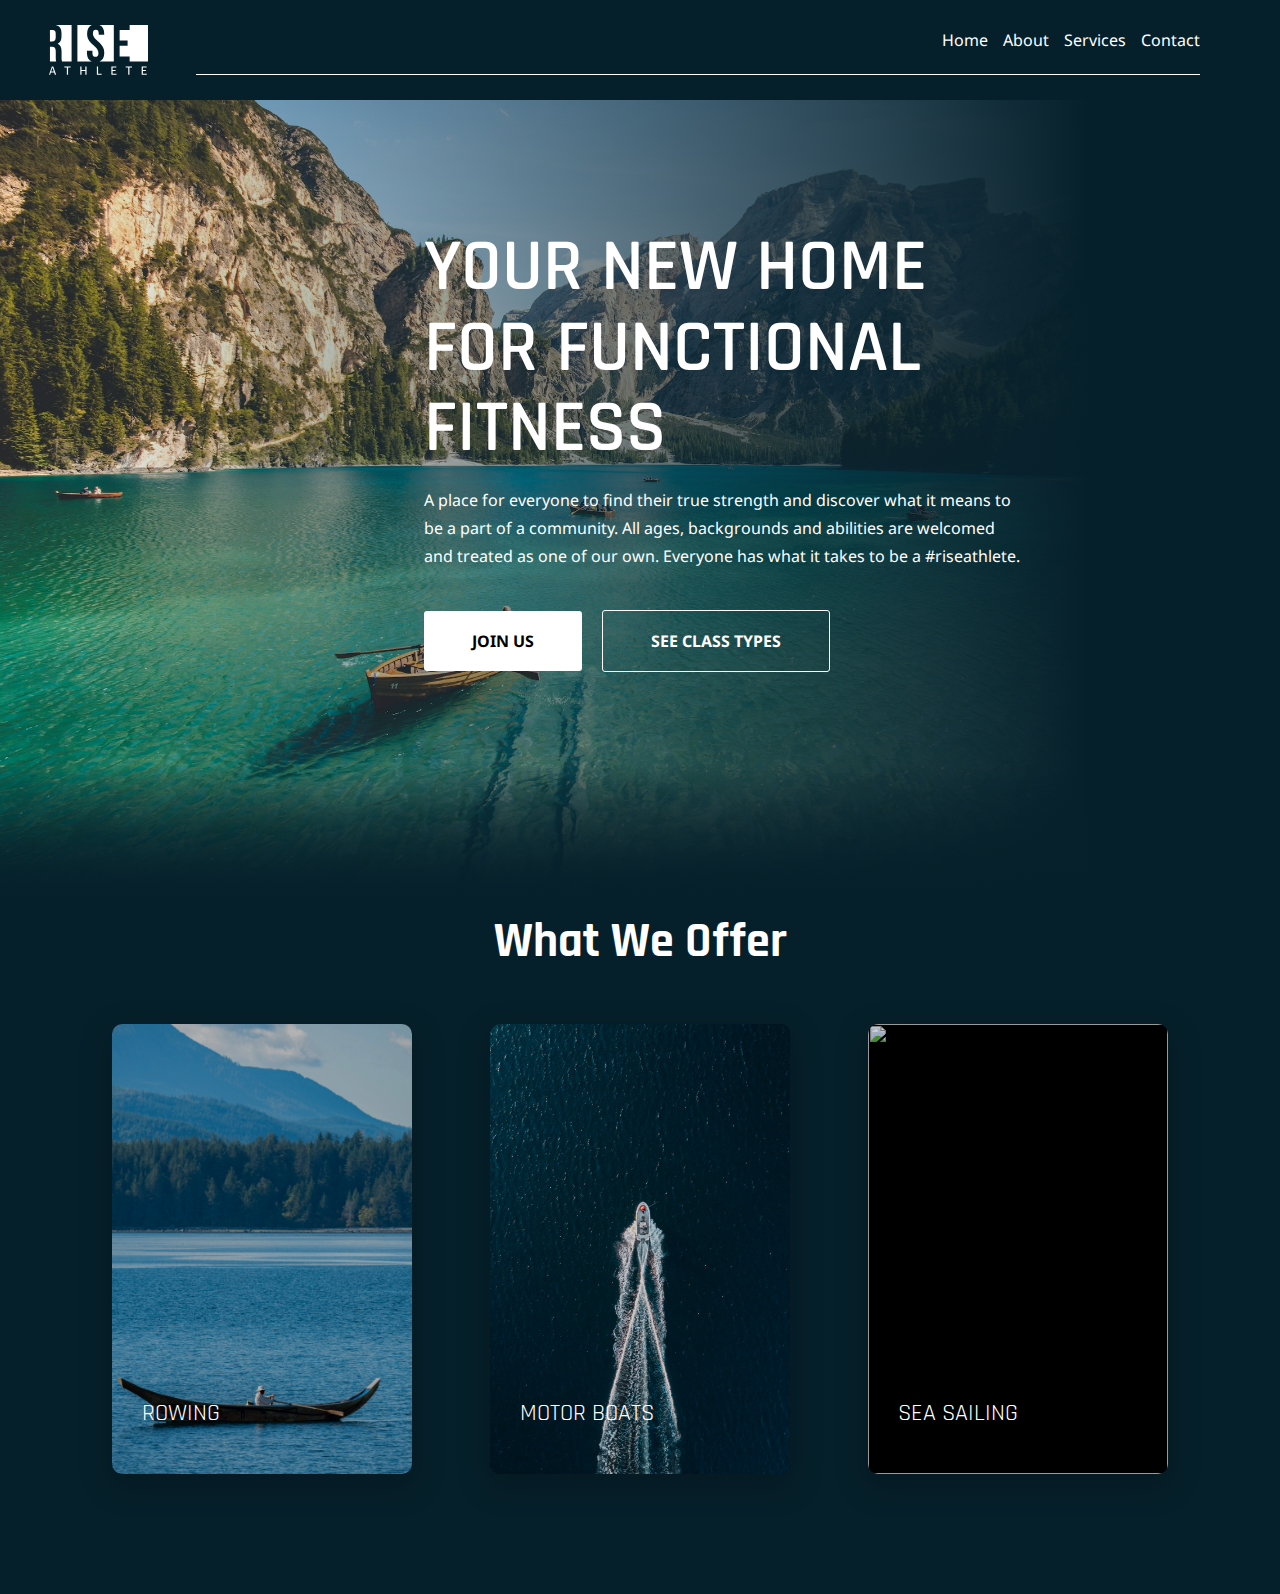
==== index.html @ 769a4376 "Cards Added" ====
<!DOCTYPE html>
<html lang="en">
  <head>
    <meta charset="UTF-8" />
    <meta name="viewport" content="width=device-width, initial-scale=1.0" />
    <link rel="stylesheet" href="style.css" />
    <title>Responsive Site</title>
  </head>
  <body>
    <header>
      <div class="logo"></div>
      <div class="navigation">
        <a href="#">Home</a>
        <a href="#about">About</a>
        <a href="#services">Services</a>
        <a href="#contact">Contact</a>
      </div>
    </header>
    <section class="hero">
      <div class="content">
        <h1>YOUR NEW HOME FOR FUNCTIONAL FITNESS</h1>
        <p>
          A place for everyone to find their true strength and discover what it
          means to be a part of a community. All ages, backgrounds and abilities
          are welcomed and treated as one of our own. Everyone has what it takes
          to be a #riseathlete.
        </p>
        <div class="hero-buttons">
          <a href="#" class="primary-btn">Join Us</a>
          <a href="#" class="secondary-btn">See Class Types</a>
        </div>
      </div>
    </section>
    <section class="services">
      <h2 class="title">What We Offer</h2>
      <div class="cards">
        <div class="card">
          <img src="boat.jpg" alt="" />

          <div class="card-content">
            <h2>Rowing</h2>
            <p>
              Lorem ipsum dolor sit amet, consectetur adipisicing elit. Fugit
              dolorum quidem perspiciatis magni aliquid similique asperiores
              ratione rerum
            </p>
            <a href="#"> Find out more </a>
          </div>
        </div>
        <div class="card">
          <img src="motorboat.jpg" alt="" />

          <div class="card-content">
            <h2>Motor Boats</h2>
            <p>
              Lorem ipsum dolor sit amet, consectetur adipisicing elit. Fugit
              dolorum quidem perspiciatis magni aliquid similique asperiores
              ratione rerum
            </p>
            <a href="#"> Find out more </a>
          </div>
        </div>
        <div class="card">
          <img src="sail.jpg" alt="" />

          <div class="card-content">
            <h2>Sea Sailing</h2>
            <p>
              Lorem ipsum dolor sit amet, consectetur adipisicing elit. Fugit
              dolorum quidem perspiciatis magni aliquid similique asperiores
              ratione rerum
            </p>
            <a href="#"> Find out more </a>
          </div>
        </div>
      </div>
    </section>
  </body>
</html>
---- style.css ----
@import url("https://fonts.googleapis.com/css2?family=Noto+Sans:ital,wght@0,100..900;1,100..900&family=Rajdhani:wght@300;400;500;600;700&display=swap");
* {
  margin: 0;
  padding: 0;
  box-sizing: border-box;
}
:root {
  --primary-bg: #06202b;
  --secondary-bg: #a3d5d3;
  --primary-text: #ffffff;
  --secondary-text: #000000;
  --primary-hover: #2a4853;
  --secondary-hover: #b8e4f5;
  --secondary-hover-transparent: rgba(184, 228, 245, 0.5);
}

body {
  font-family: "Noto Sans", sans-serif;
  background-color: var(--primary-bg);
  color: var(--primary-text);

  font-size: 1rem;
  font-weight: 400;
  line-height: 1.75;
}

h1 {
  margin-bottom: 1rem;
  font-family: "Rajdhani", sans-serif;
  font-size: 4.6rem;
  font-weight: 600;
  line-height: 1.1;
}

header {
  width: 100%;
  height: 100px;
  position: absolute;
  display: flex;
  justify-content: space-between;
  align-items: center;
  background-color: var(--primary-bg);
}
a {
  text-decoration: none;
}
header a {
  color: var(--primary-text);
  font-size: 1rem;
  font-weight: 400;
}
header a:hover {
  color: var(--secondary-hover);
}
.logo {
  background-image: url("image.svg");
  background-repeat: no-repeat;
  background-position: center center;
  background-size: contain;
  width: 200px;
  height: 50px;
}
.navigation {
  width: 80%;
  padding-bottom: 20px;
  border-bottom: 1px var(--primary-text) solid;
  margin-right: 80px;
  display: flex;
  justify-content: right;
  align-items: center;
  gap: 15px;
}

.hero {
  width: 100%;
  height: 100vh;

  display: flex;
  justify-content: end;
  align-items: center;

  background-image: linear-gradient(
      to right,
      rgba(0, 0, 0, 0) 0%,
      var(--primary-bg) 85%
    ),
    url("hero.jpg");
  background-position: center center;
  background-repeat: no-repeat;
  background-size: cover;
}
/* Bottom gradient */
section::after {
  content: "";
  position: absolute;

  left: 0;
  right: 0;
  bottom: 0;
  height: 15%; /* Adjust this percentage to match the gradient length */
  background: linear-gradient(to bottom, rgba(0, 0, 0, 0), var(--primary-bg));
}
.hero .content {
  width: 600px;
  height: 500px;

  display: flex;
  flex-direction: column;
  justify-content: center;
  align-items: center;
  margin: 0 20%;
}
.hero .content p {
  margin-bottom: 2.5rem;
}
.hero-buttons {
  width: 100%;
  display: flex;
  justify-content: left;
  align-items: center;
  gap: 20px;
}
.hero-buttons a {
  text-align: center;
  text-transform: uppercase;
  border-radius: 0.1875rem;
  padding: 1rem 3rem;
  font-size: 1rem;
  font-weight: 700;
  line-height: 1.75;
}
.primary-btn {
  border: none;
  color: var(--secondary-text);
  background-color: var(--primary-text);

  transition: background-color 0.2s ease-in-out;
}
.primary-btn:hover {
  background-color: var(--secondary-hover);
}

.secondary-btn {
  border: 1px solid var(--primary-text);
  color: var(--primary-text);
  background-color: rgba(0, 0, 0, 0);
  transition: background-color 0.2s ease-in-out;
}
.secondary-btn:hover {
  background-color: var(--secondary-hover-transparent);
}

.services {
  display: flex;
  flex-direction: column;
  justify-content: center;
  align-items: center;
}
.services h2 {
  font-family: "Rajdhani", sans-serif;
}
.services .title {
  font-size: 3rem;
  margin-bottom: 20px;
  font-weight: 700;
}
.services .cards {
  width: 100%;
  background-color: var(--primary-bg);
  padding: 100px 5%;
  padding-top: 0;
  display: flex;
  justify-content: space-evenly;
  align-items: center;
  gap: 30px;
  flex-wrap: wrap;
}
.services .cards .card {
  width: 300px;
  height: 450px;
  border-radius: 10px;
  overflow: hidden;
  cursor: pointer;
  position: relative;
  color: var(--primary-text);
  box-shadow: 0 10px 30px 5px rgba(0, 0, 0, 0.2);
  margin: 20px 0;
  background-color: #000000;
}
.services .cards .card img {
  position: absolute;
  object-fit: cover;
  width: 100%;
  height: 100%;
  opacity: 0.8;
  transition: opacity 0.2s ease-out;
}

.services .cards .card h2 {
  position: absolute;
  inset: auto auto 30px 30px;
  margin: 10px 0;
  font-size: x-large;
  transition: inset 0.3s 0.3s ease-out;
  font-weight: normal;
  text-transform: uppercase;
}

.services .cards .card p,
.services .cards .card a {
  position: absolute;
  opacity: 0;
  max-width: 80%;
  transition: opacity 0.3s ease-out;
}

.services .cards .card p {
  inset: auto auto 80px 30px;
}

.services .cards .card a {
  inset: auto auto 40px 30px;
  color: var(--primary-text);
  text-underline-offset: 5px;
  text-decoration: underline;
}

.services .cards .card:hover h2 {
  inset: auto auto 270px 30px;
  transition: inset 0.3s ease-out;
}

.services .cards .card:hover p,
.services .cards .card:hover a {
  opacity: 1;
  transition: opacity 0.5s 0.1s ease-in;
}

.services .cards .card:hover img {
  transition: opacity 0.3s ease-in;
  opacity: 0.3;
}
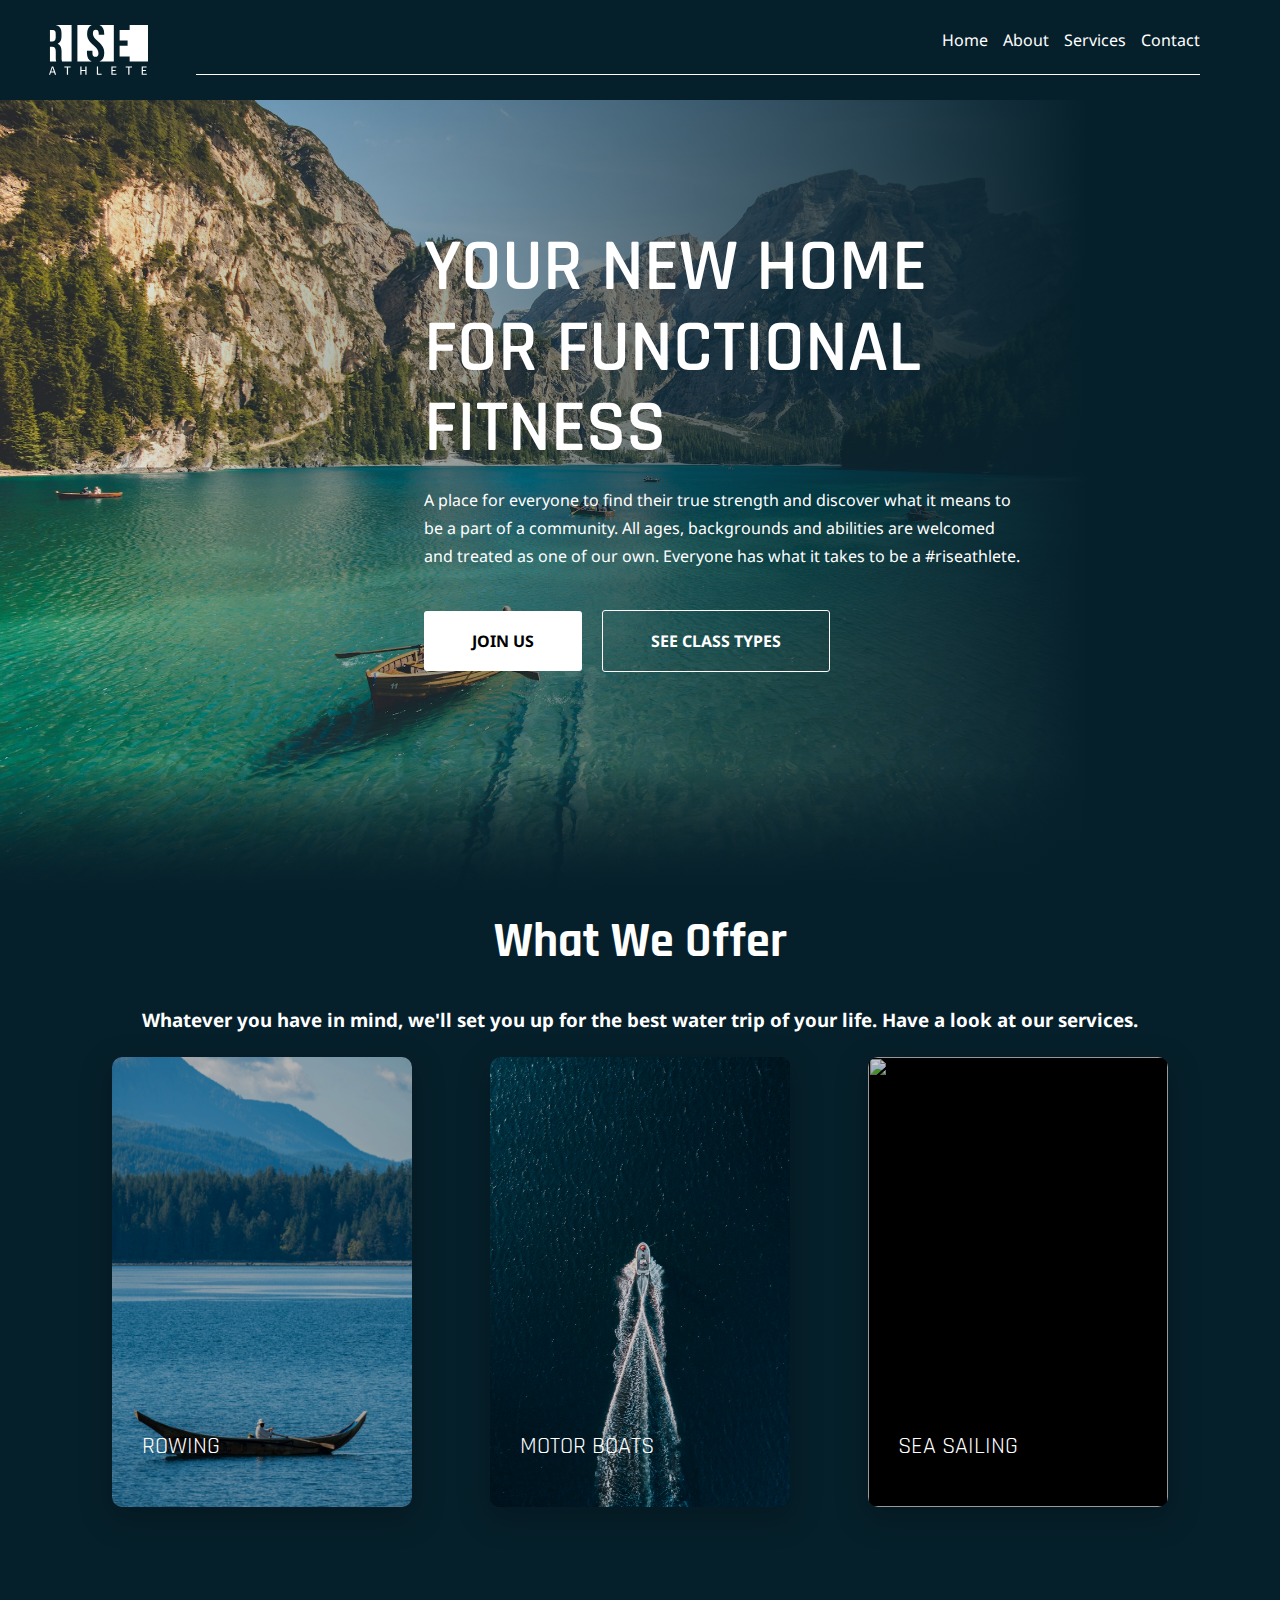
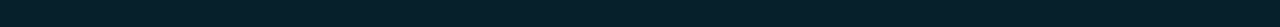
==== commit 15c61a21: "Extra text added" ====
--- a/index.html
+++ b/index.html
@@ -33,6 +33,10 @@
     </section>
     <section class="services">
       <h2 class="title">What We Offer</h2>
+      <h3>
+        Whatever you have in mind, we'll set you up for the best water trip of
+        your life. Have a look at our services.
+      </h3>
       <div class="cards">
         <div class="card">
           <img src="boat.jpg" alt="" />
--- a/style.css
+++ b/style.css
@@ -159,6 +159,10 @@
 .services h2 {
   font-family: "Rajdhani", sans-serif;
 }
+.services h3 {
+  margin: 0 10%;
+  text-align: center;
+}
 .services .title {
   font-size: 3rem;
   margin-bottom: 20px;
@@ -189,7 +193,7 @@
 }
 .services .cards .card img {
   position: absolute;
-  object-fit: cover;
+
   width: 100%;
   height: 100%;
   opacity: 0.8;
@@ -223,8 +227,11 @@
   color: var(--primary-text);
   text-underline-offset: 5px;
   text-decoration: underline;
-}
-
+  color: var(--secondary-hover);
+}
+.services .cards .card a:hover {
+  color: coral;
+}
 .services .cards .card:hover h2 {
   inset: auto auto 270px 30px;
   transition: inset 0.3s ease-out;
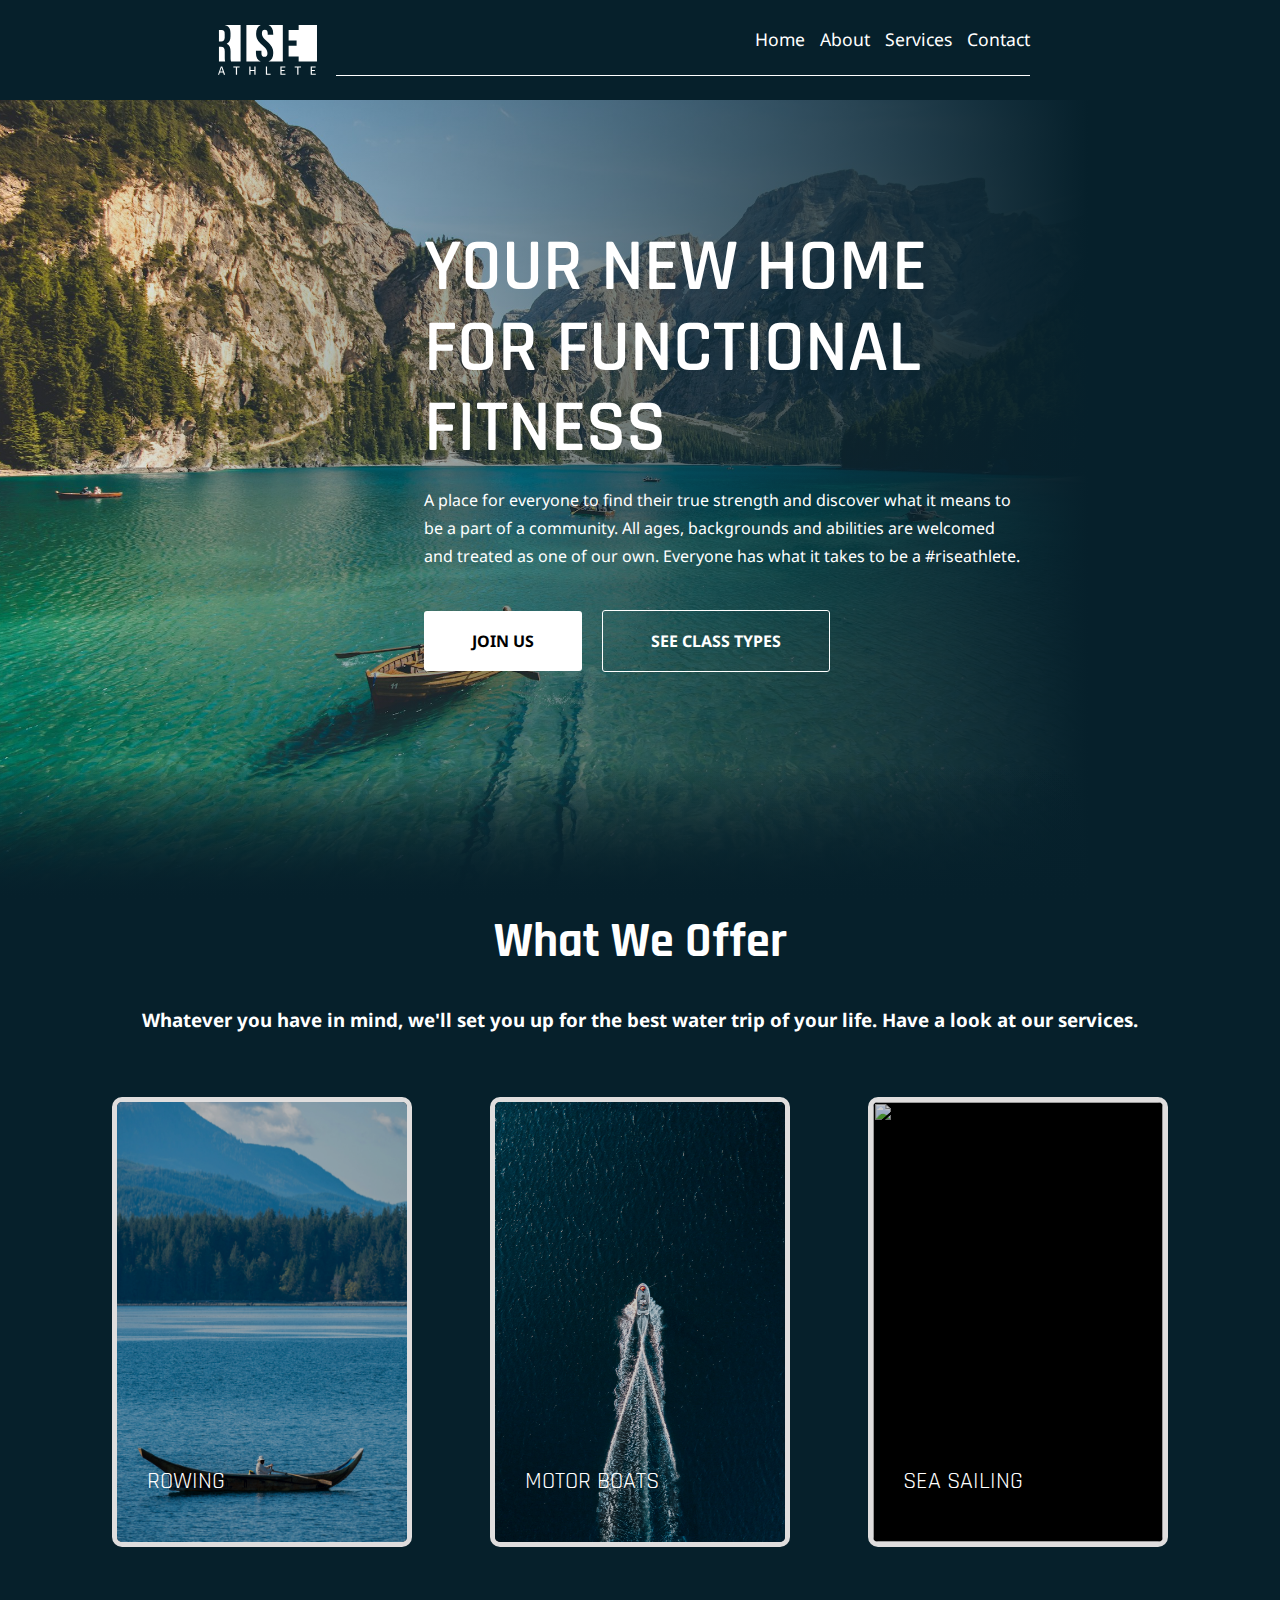
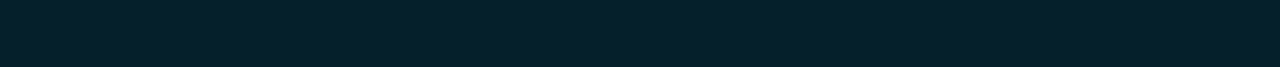
==== commit b3bd0ada: "Navbar Non aniamted" ====
--- a/index.html
+++ b/index.html
@@ -9,6 +9,12 @@
   <body>
     <header>
       <div class="logo"></div>
+      <input type="checkbox" id="menu-toggle" class="menu-toggle-checkbox" />
+      <label for="menu-toggle" class="menu-toggle-label">
+        <span class="bar"></span>
+        <span class="bar"></span>
+        <span class="bar"></span>
+      </label>
       <div class="navigation">
         <a href="#">Home</a>
         <a href="#about">About</a>
--- a/style.css
+++ b/style.css
@@ -41,17 +41,21 @@
   align-items: center;
   background-color: var(--primary-bg);
 }
+
 a {
   text-decoration: none;
 }
+
 header a {
   color: var(--primary-text);
-  font-size: 1rem;
+  font-size: 1.1rem;
   font-weight: 400;
 }
+
 header a:hover {
   color: var(--secondary-hover);
 }
+
 .logo {
   background-image: url("image.svg");
   background-repeat: no-repeat;
@@ -59,16 +63,76 @@
   background-size: contain;
   width: 200px;
   height: 50px;
-}
+  margin-left: 200px;
+}
+
 .navigation {
   width: 80%;
   padding-bottom: 20px;
   border-bottom: 1px var(--primary-text) solid;
-  margin-right: 80px;
+  margin-right: 250px;
   display: flex;
   justify-content: right;
   align-items: center;
   gap: 15px;
+}
+
+.menu-toggle-checkbox {
+  display: none;
+}
+
+.menu-toggle-label {
+  display: none;
+  flex-direction: column;
+  cursor: pointer;
+  margin-right: 20px;
+}
+
+.menu-toggle-label .bar {
+  width: 25px;
+  height: 3px;
+  background-color: var(--primary-text);
+  margin: 4px 0;
+  transition: 0.4s;
+  margin-right: 2rem;
+}
+
+@media (max-width: 1000px) {
+  .navigation {
+    display: none;
+    flex-direction: column;
+    width: 100%;
+    position: absolute;
+    top: 100px;
+    left: 0;
+    background-color: var(--primary-bg);
+    border-bottom: none;
+    margin-right: 0;
+  }
+
+  .menu-toggle-checkbox:checked ~ .navigation {
+    display: flex;
+  }
+
+  .menu-toggle-label {
+    display: flex;
+  }
+
+  .logo {
+    margin-left: 10px;
+  }
+
+  .menu-toggle-checkbox:checked ~ .menu-toggle-label .bar:nth-child(1) {
+    transform: rotate(-45deg) translate(-5px, 10px);
+  }
+
+  .menu-toggle-checkbox:checked ~ .menu-toggle-label .bar:nth-child(2) {
+    opacity: 0;
+  }
+
+  .menu-toggle-checkbox:checked ~ .menu-toggle-label .bar:nth-child(3) {
+    transform: rotate(45deg) translate(-5px, -10px);
+  }
 }
 
 .hero {
@@ -162,6 +226,7 @@
 .services h3 {
   margin: 0 10%;
   text-align: center;
+  margin-bottom: 40px;
 }
 .services .title {
   font-size: 3rem;
@@ -187,7 +252,7 @@
   cursor: pointer;
   position: relative;
   color: var(--primary-text);
-  box-shadow: 0 10px 30px 5px rgba(0, 0, 0, 0.2);
+  border: 5px solid rgb(223, 221, 221);
   margin: 20px 0;
   background-color: #000000;
 }
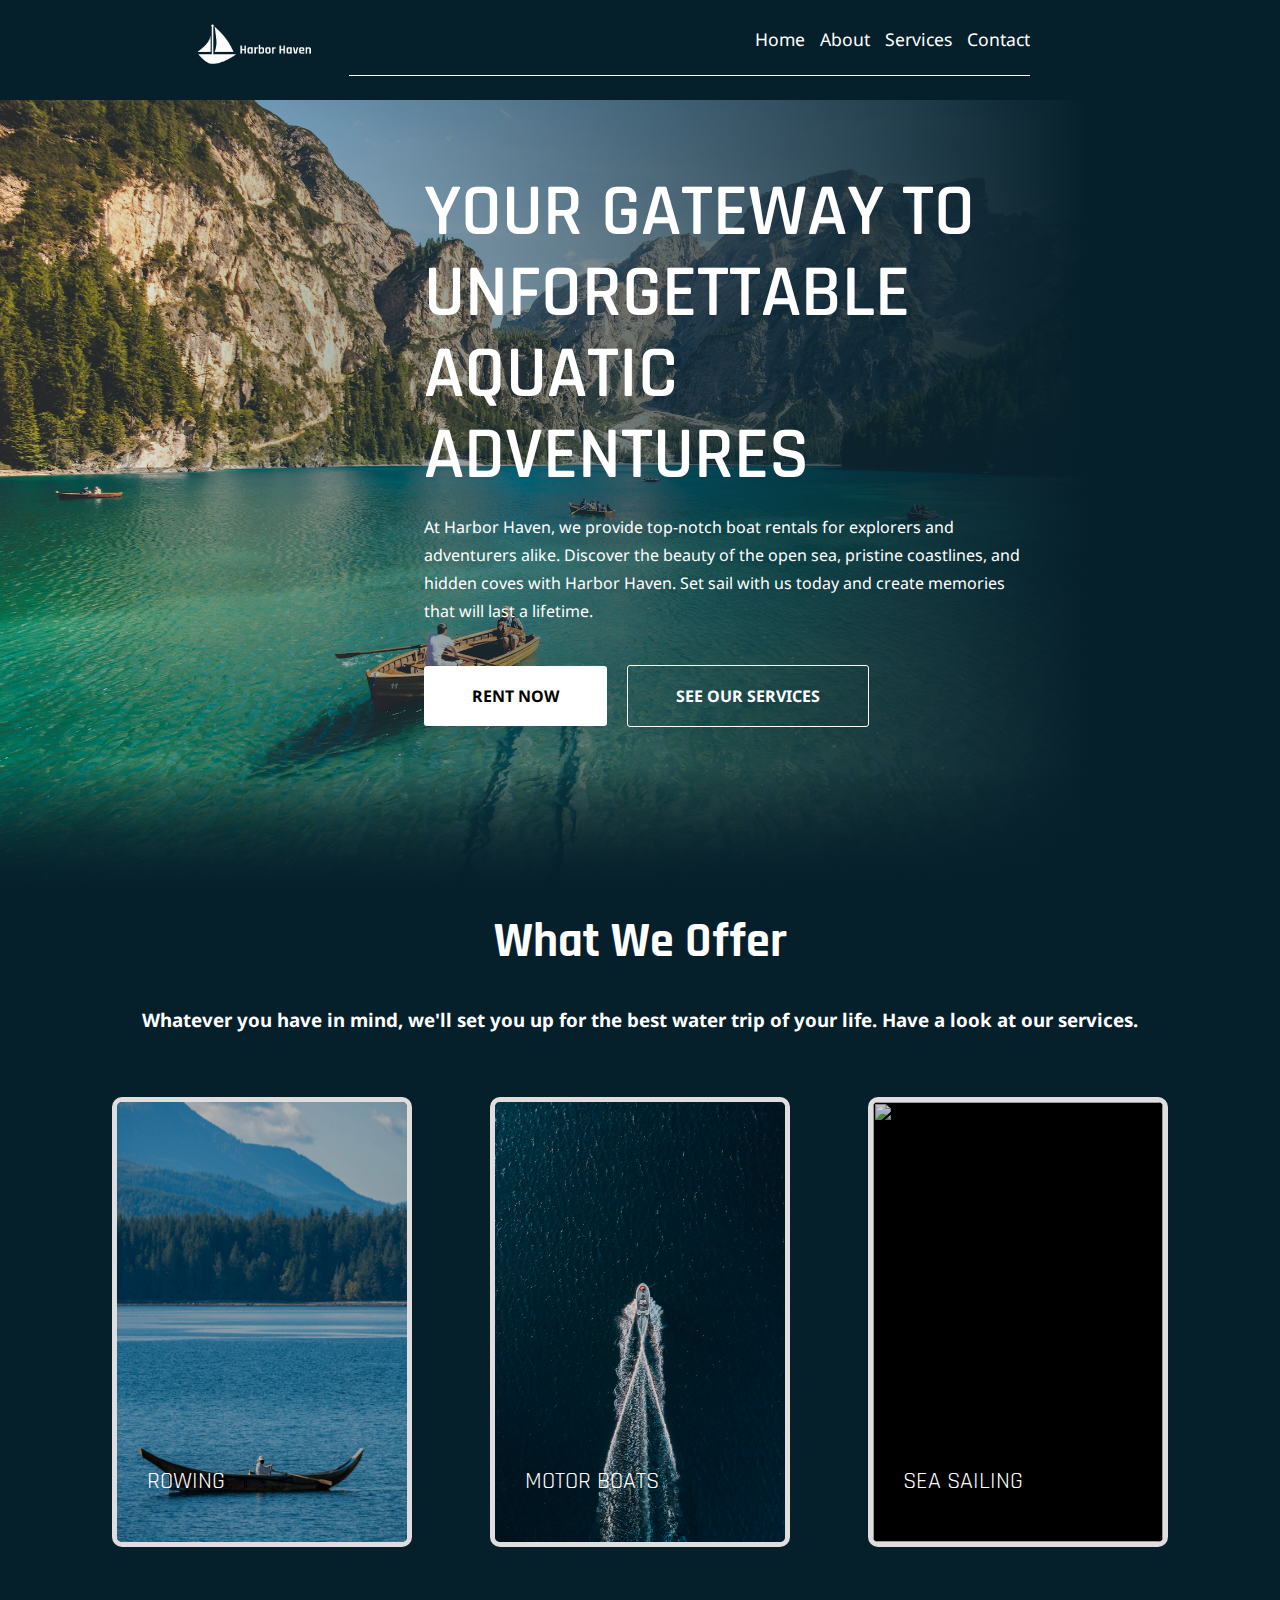
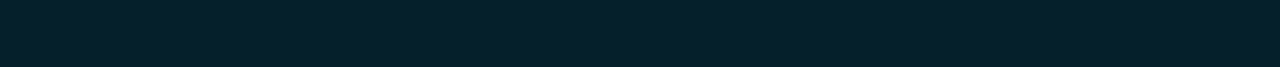
==== commit 29296138: "Logo and text changes" ====
--- a/index.html
+++ b/index.html
@@ -16,24 +16,32 @@
         <span class="bar"></span>
       </label>
       <div class="navigation">
-        <a href="#">Home</a>
-        <a href="#about">About</a>
-        <a href="#services">Services</a>
-        <a href="#contact">Contact</a>
+        <div class="nav-div">
+          <a href="#">Home</a>
+        </div>
+        <div class="nav-div">
+          <a href="#about">About</a>
+        </div>
+        <div class="nav-div">
+          <a href="#services">Services</a>
+        </div>
+        <div class="nav-div">
+          <a href="#contact">Contact</a>
+        </div>
       </div>
     </header>
     <section class="hero">
       <div class="content">
-        <h1>YOUR NEW HOME FOR FUNCTIONAL FITNESS</h1>
+        <h1>Your Gateway to Unforgettable Aquatic Adventures</h1>
         <p>
-          A place for everyone to find their true strength and discover what it
-          means to be a part of a community. All ages, backgrounds and abilities
-          are welcomed and treated as one of our own. Everyone has what it takes
-          to be a #riseathlete.
+          At Harbor Haven, we provide top-notch boat rentals for explorers and
+          adventurers alike. Discover the beauty of the open sea, pristine
+          coastlines, and hidden coves with Harbor Haven. Set sail with us today
+          and create memories that will last a lifetime.
         </p>
         <div class="hero-buttons">
-          <a href="#" class="primary-btn">Join Us</a>
-          <a href="#" class="secondary-btn">See Class Types</a>
+          <a href="#" class="primary-btn">Rent Now</a>
+          <a href="#" class="secondary-btn">See Our Services</a>
         </div>
       </div>
     </section>
--- a/style.css
+++ b/style.css
@@ -6,6 +6,7 @@
 }
 :root {
   --primary-bg: #06202b;
+
   --secondary-bg: #a3d5d3;
   --primary-text: #ffffff;
   --secondary-text: #000000;
@@ -30,6 +31,7 @@
   font-size: 4.6rem;
   font-weight: 600;
   line-height: 1.1;
+  text-transform: uppercase;
 }
 
 header {
@@ -57,13 +59,15 @@
 }
 
 .logo {
-  background-image: url("image.svg");
+  background-image: url("logo.png");
   background-repeat: no-repeat;
   background-position: center center;
   background-size: contain;
-  width: 200px;
-  height: 50px;
-  margin-left: 200px;
+  background-size: 80%;
+  width: 300px;
+  height: 100%;
+
+  margin-left: 150px;
 }
 
 .navigation {
@@ -75,6 +79,8 @@
   justify-content: right;
   align-items: center;
   gap: 15px;
+  transition: max-height 0.3s ease-in-out;
+  overflow: hidden;
 }
 
 .menu-toggle-checkbox {
@@ -85,7 +91,7 @@
   display: none;
   flex-direction: column;
   cursor: pointer;
-  margin-right: 20px;
+  margin-right: 3rem;
 }
 
 .menu-toggle-label .bar {
@@ -94,12 +100,11 @@
   background-color: var(--primary-text);
   margin: 4px 0;
   transition: 0.4s;
-  margin-right: 2rem;
 }
 
 @media (max-width: 1000px) {
   .navigation {
-    display: none;
+    display: flex;
     flex-direction: column;
     width: 100%;
     position: absolute;
@@ -108,10 +113,32 @@
     background-color: var(--primary-bg);
     border-bottom: none;
     margin-right: 0;
+    gap: 0;
+    padding-bottom: 0;
+    max-height: 0;
+    transition: max-height 0.3s ease-in-out;
+  }
+  .nav-div {
+    display: flex;
+    justify-content: center;
+    align-items: center;
+    text-align: center;
+    width: 100%;
+    transition: background-color ease-in-out 0.3s;
+    padding: 15px 0;
+  }
+  header a {
+    width: 100%;
+  }
+  .nav-div:hover {
+    background-color: var(--secondary-bg);
+  }
+  header a:hover {
+    color: var(--secondary-text);
   }
 
   .menu-toggle-checkbox:checked ~ .navigation {
-    display: flex;
+    max-height: 500px;
   }
 
   .menu-toggle-label {
@@ -119,7 +146,7 @@
   }
 
   .logo {
-    margin-left: 10px;
+    margin-left: 0px;
   }
 
   .menu-toggle-checkbox:checked ~ .menu-toggle-label .bar:nth-child(1) {
@@ -214,6 +241,59 @@
   background-color: var(--secondary-hover-transparent);
 }
 
+@media (max-width: 700px) {
+  .hero {
+    background-image: radial-gradient(
+        circle,
+        rgba(0, 0, 0, 0) 0%,
+        var(--primary-bg) 75%
+      ),
+      url("hero.jpg");
+  }
+
+  .hero .content {
+    width: 100%;
+    display: flex;
+    flex-direction: column;
+    justify-content: center;
+    align-items: center;
+    margin: 0 10%;
+  }
+
+  .hero-buttons {
+    display: flex;
+    flex-direction: column;
+    justify-content: center;
+    align-items: center;
+  }
+  .primary-btn,
+  .secondary-btn {
+    width: 100%;
+  }
+
+  h1 {
+    font-size: 3.5rem;
+  }
+}
+@media (max-width: 500px) {
+  h1 {
+    font-size: 2.5rem;
+  }
+  .hero .content {
+    margin: 0 5%;
+  }
+
+  section::after {
+    content: "";
+    position: absolute;
+
+    left: 0;
+    right: 0;
+    bottom: 0;
+    height: 15%; /* Adjust this percentage to match the gradient length */
+    background: linear-gradient(to bottom, rgba(0, 0, 0, 0), var(--primary-bg));
+  }
+}
 .services {
   display: flex;
   flex-direction: column;
@@ -299,13 +379,13 @@
 }
 .services .cards .card:hover h2 {
   inset: auto auto 270px 30px;
-  transition: inset 0.3s ease-out;
+  transition: inset 0.3s ease-in-out;
 }
 
 .services .cards .card:hover p,
 .services .cards .card:hover a {
   opacity: 1;
-  transition: opacity 0.5s 0.1s ease-in;
+  transition: opacity 0.5s ease-in;
 }
 
 .services .cards .card:hover img {
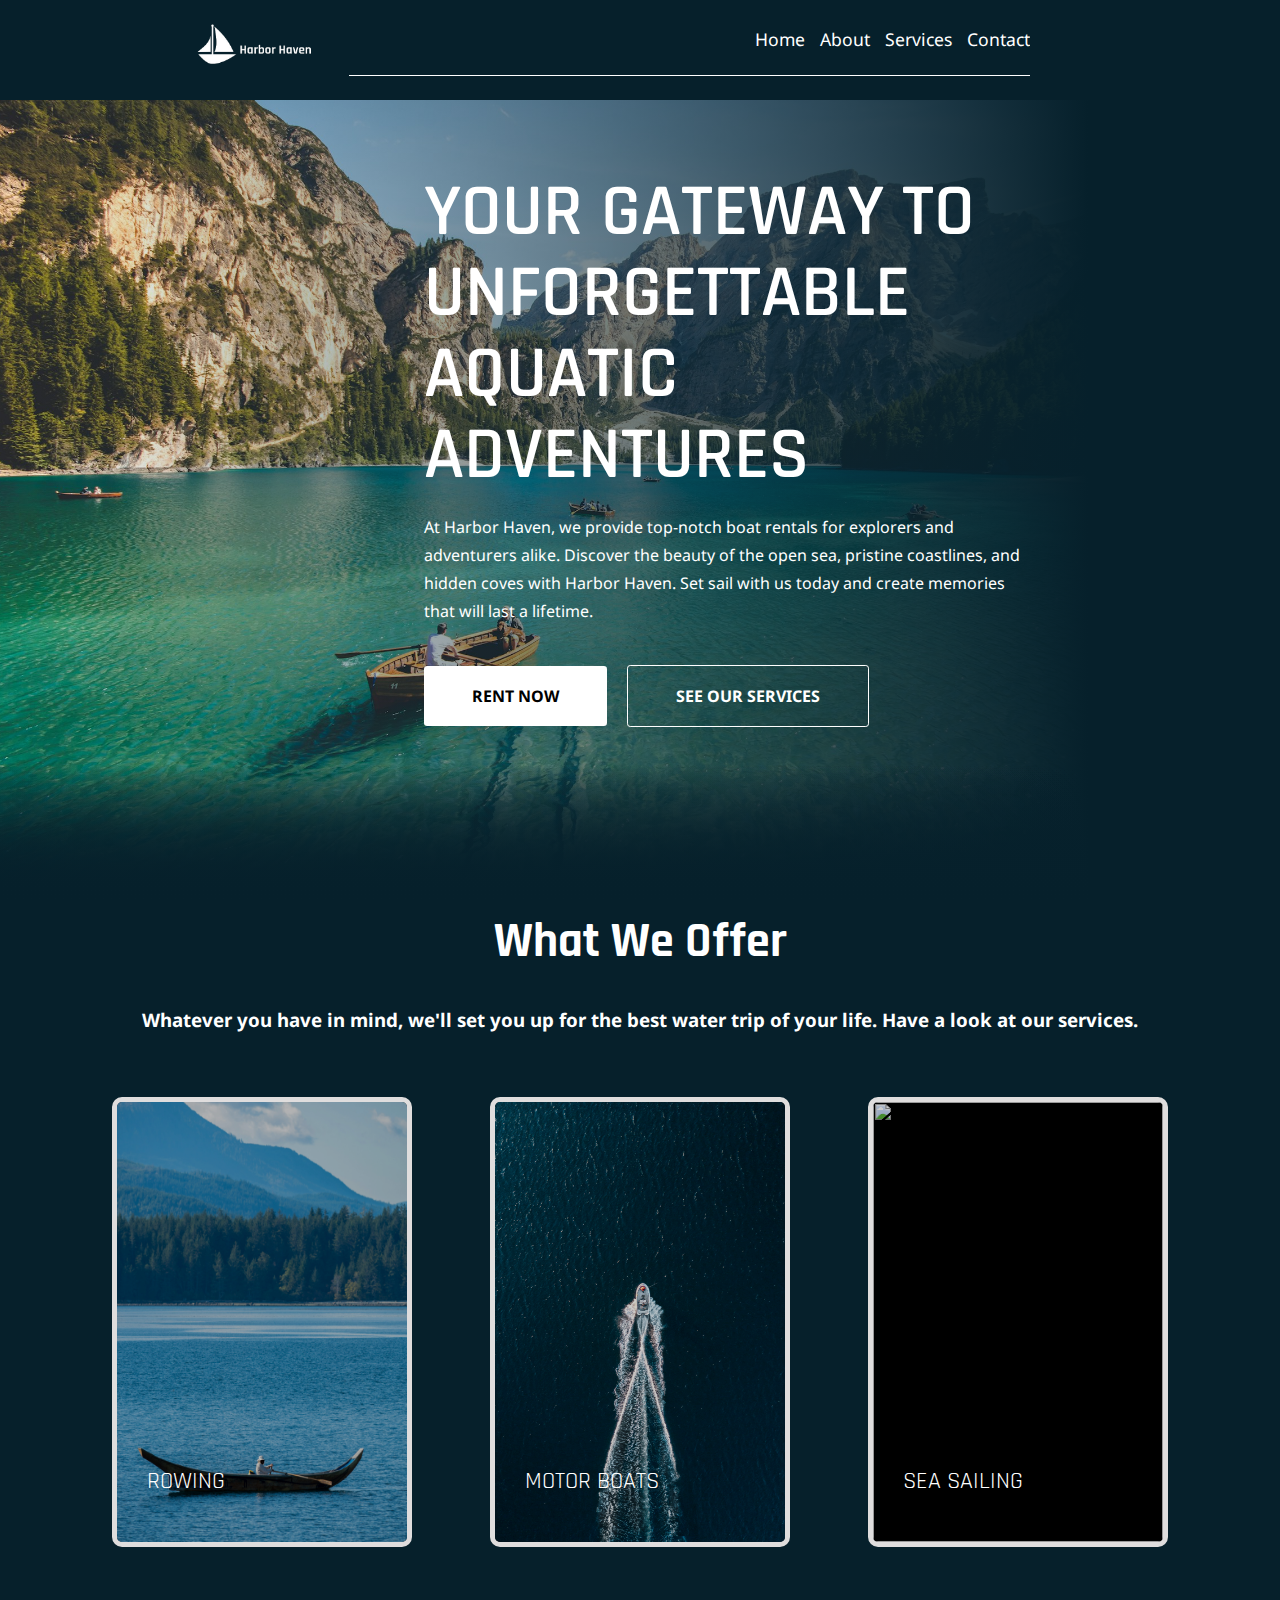
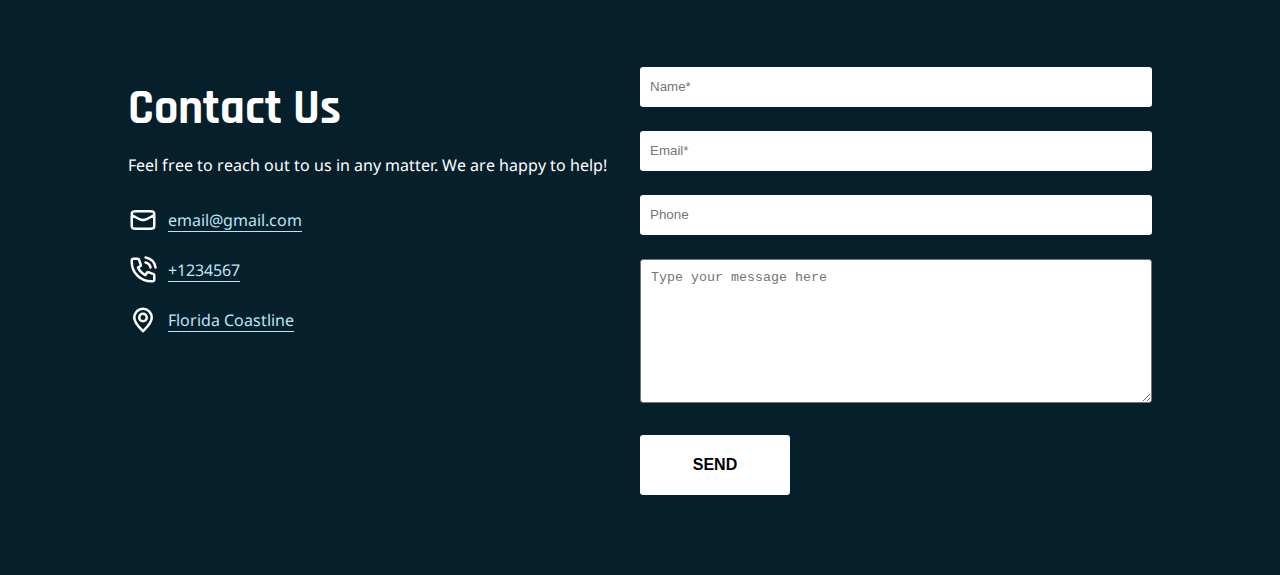
==== commit 3e686845: "Unresponsive Contact Form" ====
--- a/index.html
+++ b/index.html
@@ -93,5 +93,25 @@
         </div>
       </div>
     </section>
+    <section class="contact">
+      <div class="base-info">
+        <h2>Contact Us</h2>
+        <p>Feel free to reach out to us in any matter. We are happy to help!</p>
+        <a href="mailto:email@example.com"
+          ><img src="mail.svg" class="icon" /> email@gmail.com</a
+        >
+        <a href="tel:+1234567"><img src="phone.svg" class="icon" />+1234567</a>
+        <a href="#"><img src="location.svg" class="icon" />Florida Coastline</a>
+      </div>
+      <div class="contact-form">
+        <form>
+          <input placeholder="Name*" type="text" />
+          <input placeholder="Email*" type="email" />
+          <input placeholder="Phone" type="tel" />
+          <textarea placeholder="Type your message here"></textarea>
+          <button type="submit">Send</button>
+        </form>
+      </div>
+    </section>
   </body>
 </html>
--- a/style.css
+++ b/style.css
@@ -1,9 +1,12 @@
+/* #region Basic Settings */
+
 @import url("https://fonts.googleapis.com/css2?family=Noto+Sans:ital,wght@0,100..900;1,100..900&family=Rajdhani:wght@300;400;500;600;700&display=swap");
 * {
   margin: 0;
   padding: 0;
   box-sizing: border-box;
 }
+
 :root {
   --primary-bg: #06202b;
 
@@ -33,6 +36,9 @@
   line-height: 1.1;
   text-transform: uppercase;
 }
+/*#endregion */
+
+/* #region Navbar Settings */
 
 header {
   width: 100%;
@@ -161,6 +167,9 @@
     transform: rotate(45deg) translate(-5px, -10px);
   }
 }
+/* #endregion */
+
+/* #region Hero Section Settings */
 
 .hero {
   width: 100%;
@@ -214,7 +223,7 @@
 .hero-buttons a {
   text-align: center;
   text-transform: uppercase;
-  border-radius: 0.1875rem;
+  border-radius: 0.2rem;
   padding: 1rem 3rem;
   font-size: 1rem;
   font-weight: 700;
@@ -294,6 +303,10 @@
     background: linear-gradient(to bottom, rgba(0, 0, 0, 0), var(--primary-bg));
   }
 }
+/* #endregion */
+
+/* #region Services Settings */
+
 .services {
   display: flex;
   flex-direction: column;
@@ -392,3 +405,101 @@
   transition: opacity 0.3s ease-in;
   opacity: 0.3;
 }
+/* #endregion */
+
+/* #region Contact Settings */
+
+.contact {
+  display: flex;
+  justify-content: space-between;
+  align-items: start;
+  padding: 0 10%;
+  margin-bottom: 5rem;
+}
+
+.contact .base-info {
+  max-width: 50%;
+  width: 100%;
+  display: flex;
+  flex-direction: column;
+  justify-content: center;
+  align-items: start;
+}
+.contact h2 {
+  font-family: "Rajdhani", sans-serif;
+  font-size: 3rem;
+  font-weight: 700;
+}
+.contact p {
+  margin-bottom: 1rem;
+}
+.contact a {
+  display: flex;
+  justify-content: center;
+  align-items: center;
+  color: var(--primary-text);
+  text-underline-offset: 5px;
+  text-decoration: underline;
+  color: var(--secondary-hover);
+}
+
+.contact a:hover {
+  color: coral;
+}
+.contact .icon {
+  width: 30px;
+  height: 30px;
+  margin: 10px;
+  margin-left: 0;
+}
+
+.contact .contact-form {
+  max-width: 50%;
+  width: 100%;
+  display: flex;
+  flex-direction: column;
+  justify-content: center;
+  align-items: center;
+}
+form {
+  width: 100%;
+}
+.contact-form input {
+  display: block;
+  height: 40px;
+  width: 100%;
+  margin-bottom: 1.5rem;
+  margin-right: 1rem;
+  border-radius: 0.2rem;
+  border: none;
+  padding: 10px;
+  outline: none;
+}
+
+.contact-form textarea {
+  min-height: 9rem;
+  outline: none;
+  border-radius: 0.2rem;
+  width: 100%;
+  padding: 10px;
+}
+.contact-form button {
+  text-align: center;
+  text-transform: uppercase;
+  border: none;
+  color: var(--secondary-text);
+  background-color: var(--primary-text);
+  transition: background-color 0.2s ease-in-out;
+  width: 150px;
+  border-radius: 0.2rem;
+  margin-top: 1.5rem;
+  padding: 1rem 3rem;
+  font-size: 1rem;
+  font-weight: 700;
+  line-height: 1.75;
+}
+
+.contact-form button:hover {
+  background-color: var(--secondary-hover);
+}
+/* #endregion */
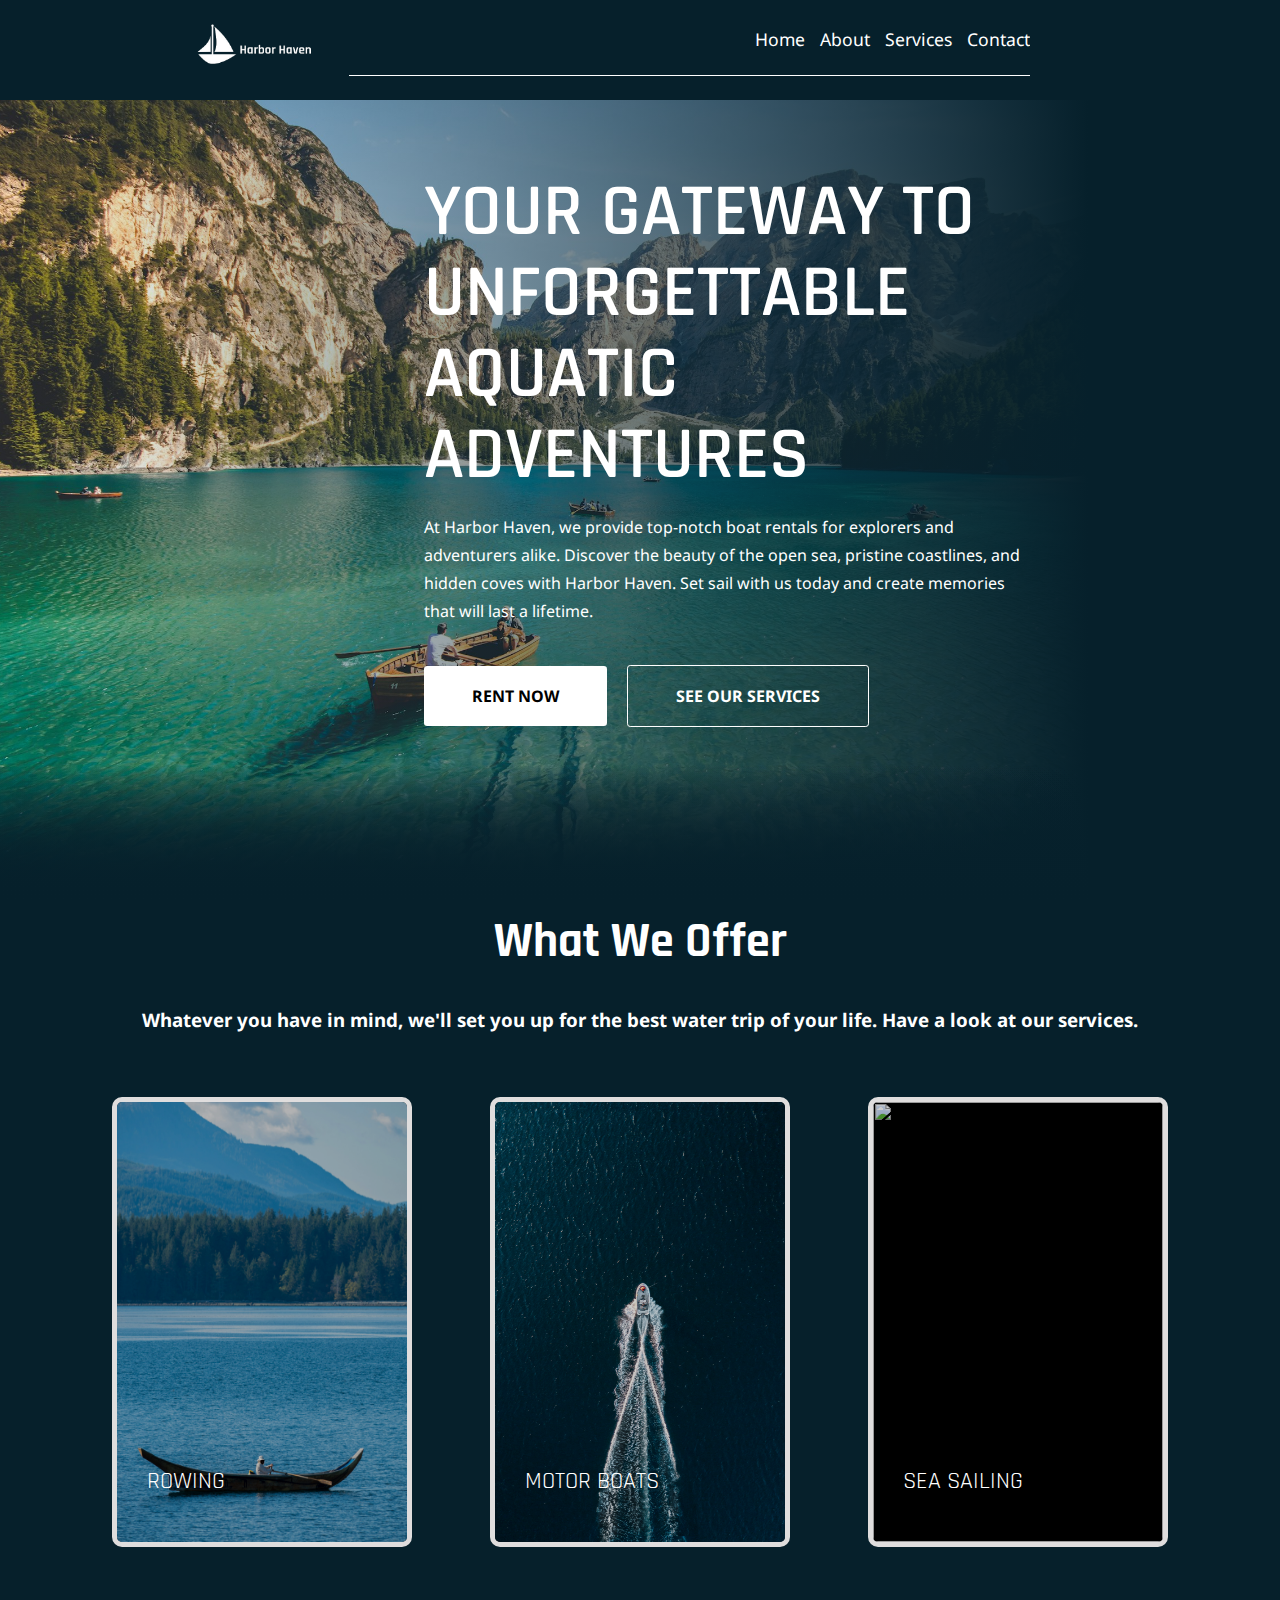
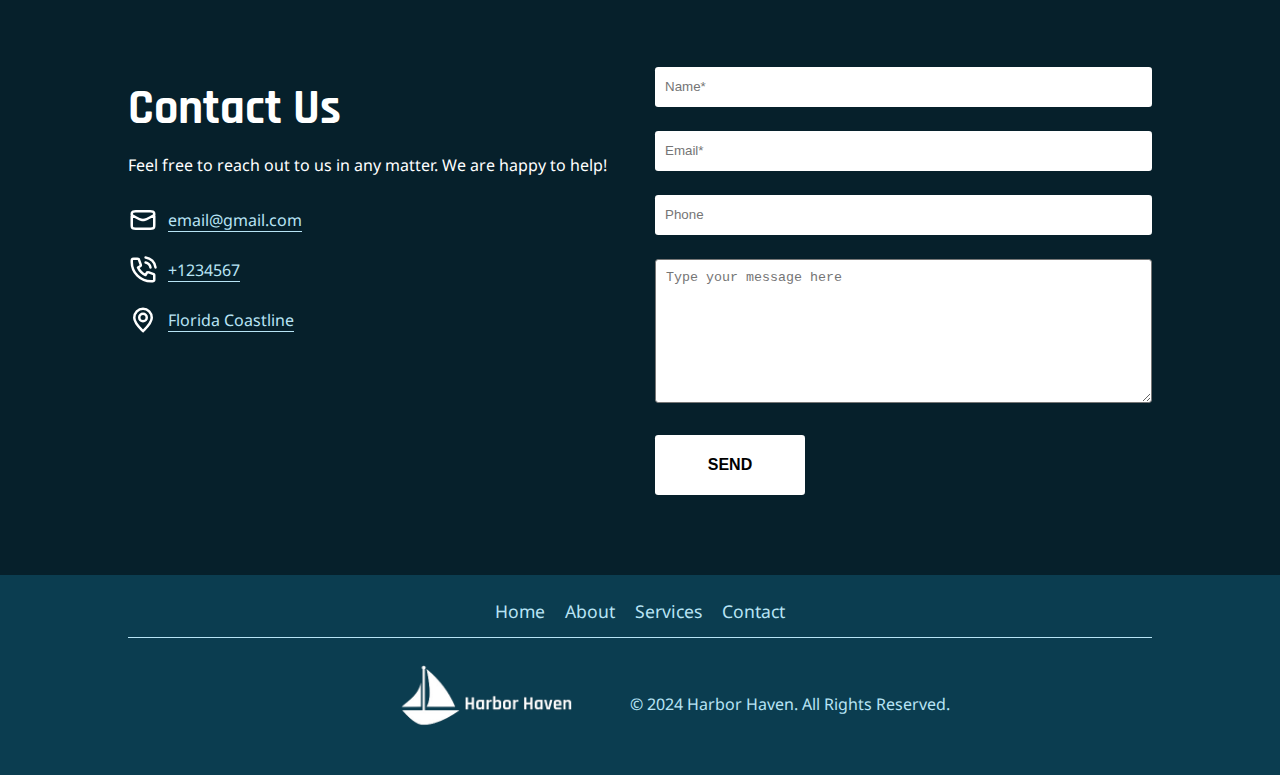
==== commit 266aa2ad: "Footer Added" ====
--- a/index.html
+++ b/index.html
@@ -113,5 +113,18 @@
         </form>
       </div>
     </section>
+
+    <footer>
+      <div class="footer-nav">
+        <a href="">Home</a>
+        <a href="">About</a>
+        <a href="">Services</a>
+        <a href="">Contact</a>
+      </div>
+      <div class="copyright">
+        <div class="logo"></div>
+        <div>&copy 2024 Harbor Haven. All Rights Reserved.</div>
+      </div>
+    </footer>
   </body>
 </html>
--- a/style.css
+++ b/style.css
@@ -9,8 +9,8 @@
 
 :root {
   --primary-bg: #06202b;
-
   --secondary-bg: #a3d5d3;
+  --footer-bg: #0b3d50;
   --primary-text: #ffffff;
   --secondary-text: #000000;
   --primary-hover: #2a4853;
@@ -415,6 +415,7 @@
   align-items: start;
   padding: 0 10%;
   margin-bottom: 5rem;
+  gap: 30px;
 }
 
 .contact .base-info {
@@ -502,4 +503,63 @@
 .contact-form button:hover {
   background-color: var(--secondary-hover);
 }
+
+@media (max-width: 650px) {
+  .contact {
+    flex-direction: column;
+    justify-content: center;
+    align-items: center;
+  }
+  .contact .base-info {
+    max-width: 100%;
+  }
+  .contact .contact-form {
+    max-width: 100%;
+  }
+}
 /* #endregion */
+
+footer {
+  width: 100%;
+  min-height: 200px;
+  display: flex;
+  flex-direction: column;
+  justify-content: center;
+  align-items: center;
+  flex-wrap: wrap;
+  background-color: var(--footer-bg);
+  color: var(--secondary-hover);
+  padding: 0 10%;
+  padding-top: 1rem;
+}
+footer .footer-nav {
+  height: 30%;
+  width: 100%;
+  display: flex;
+  justify-content: center;
+  gap: 20px;
+  align-items: center;
+  padding-bottom: 10px;
+}
+.footer-nav a {
+  color: var(--secondary-hover);
+  font-size: 1.1rem;
+}
+.footer-nav a:hover {
+  color: var(--primary-text);
+}
+footer .copyright {
+  height: 70%;
+  display: flex;
+  justify-content: center;
+  align-items: center;
+  text-align: center;
+  width: 100%;
+  border-top: var(--secondary-hover) 1px solid;
+  padding: 1rem 0;
+  flex-wrap: wrap;
+}
+footer .copyright .logo {
+  height: 100px;
+  margin-left: 0;
+}
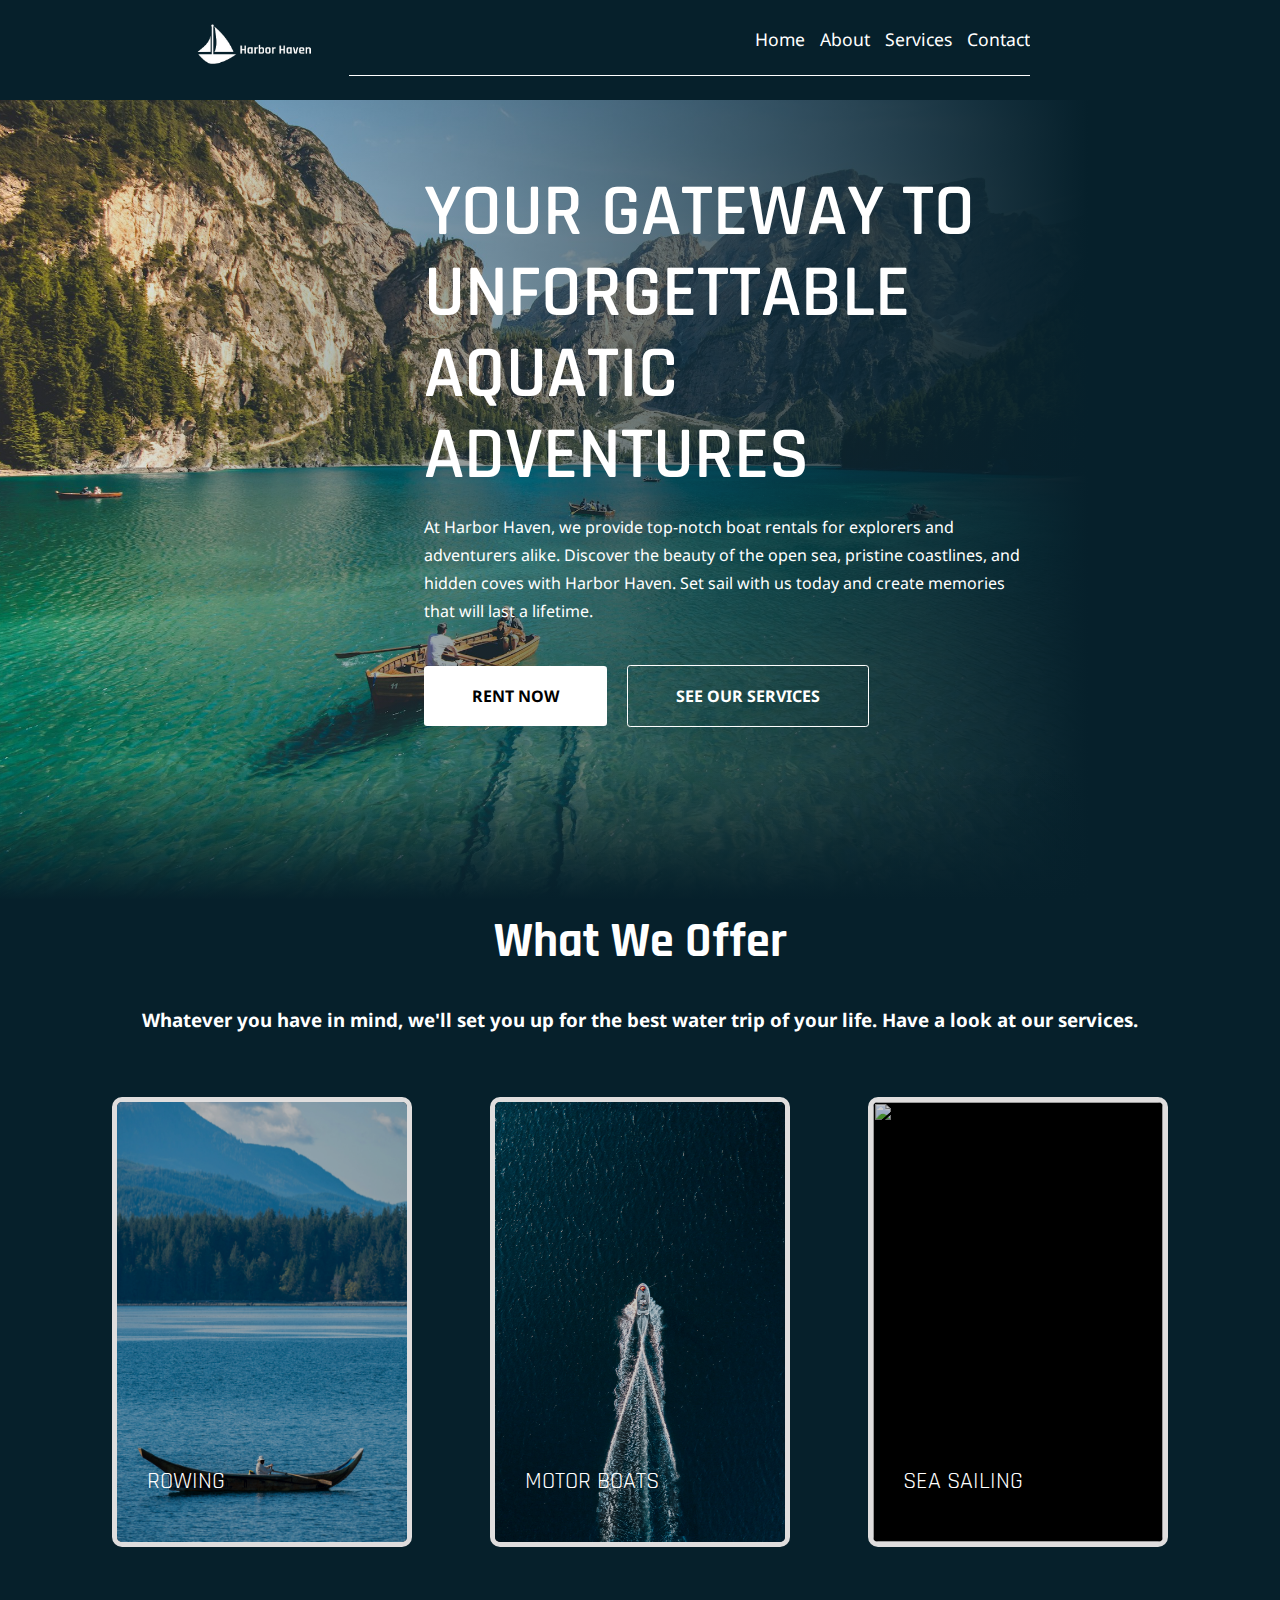
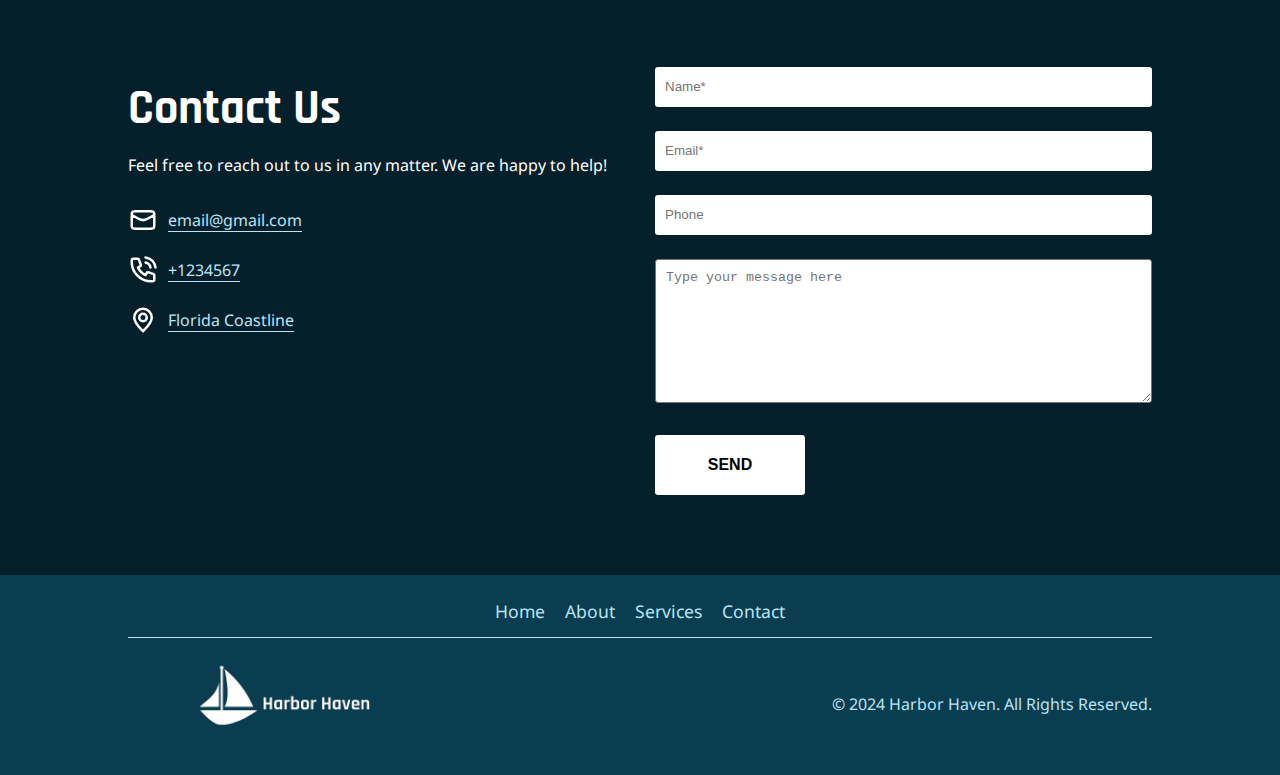
==== commit 3920a575: "Routing Smooth Scrolling, Image migration" ====
--- a/index.html
+++ b/index.html
@@ -20,7 +20,7 @@
           <a href="#">Home</a>
         </div>
         <div class="nav-div">
-          <a href="#about">About</a>
+          <a href="./about/about.html">About</a>
         </div>
         <div class="nav-div">
           <a href="#services">Services</a>
@@ -40,12 +40,12 @@
           and create memories that will last a lifetime.
         </p>
         <div class="hero-buttons">
-          <a href="#" class="primary-btn">Rent Now</a>
-          <a href="#" class="secondary-btn">See Our Services</a>
+          <a href="#contact" class="primary-btn">Rent Now</a>
+          <a href="#services" class="secondary-btn">See Our Services</a>
         </div>
       </div>
     </section>
-    <section class="services">
+    <section id="services" class="services">
       <h2 class="title">What We Offer</h2>
       <h3>
         Whatever you have in mind, we'll set you up for the best water trip of
@@ -53,7 +53,7 @@
       </h3>
       <div class="cards">
         <div class="card">
-          <img src="boat.jpg" alt="" />
+          <img src="./images/boat.jpg" />
 
           <div class="card-content">
             <h2>Rowing</h2>
@@ -66,7 +66,7 @@
           </div>
         </div>
         <div class="card">
-          <img src="motorboat.jpg" alt="" />
+          <img src="./images/motorboat.jpg" />
 
           <div class="card-content">
             <h2>Motor Boats</h2>
@@ -79,7 +79,7 @@
           </div>
         </div>
         <div class="card">
-          <img src="sail.jpg" alt="" />
+          <img src="./images/sail.jpg" />
 
           <div class="card-content">
             <h2>Sea Sailing</h2>
@@ -93,15 +93,19 @@
         </div>
       </div>
     </section>
-    <section class="contact">
+    <section id="contact" class="contact">
       <div class="base-info">
         <h2>Contact Us</h2>
         <p>Feel free to reach out to us in any matter. We are happy to help!</p>
         <a href="mailto:email@example.com"
-          ><img src="mail.svg" class="icon" /> email@gmail.com</a
+          ><img src="./images/mail.svg" class="icon" /> email@gmail.com</a
         >
-        <a href="tel:+1234567"><img src="phone.svg" class="icon" />+1234567</a>
-        <a href="#"><img src="location.svg" class="icon" />Florida Coastline</a>
+        <a href="tel:+1234567"
+          ><img src="./images/phone.svg" class="icon" />+1234567</a
+        >
+        <a href="#"
+          ><img src="./images/location.svg" class="icon" />Florida Coastline</a
+        >
       </div>
       <div class="contact-form">
         <form>
@@ -116,10 +120,10 @@
 
     <footer>
       <div class="footer-nav">
-        <a href="">Home</a>
-        <a href="">About</a>
-        <a href="">Services</a>
-        <a href="">Contact</a>
+        <a href="#">Home</a>
+        <a href="about/about.html">About</a>
+        <a href="#services">Services</a>
+        <a href="#contact">Contact</a>
       </div>
       <div class="copyright">
         <div class="logo"></div>
--- a/style.css
+++ b/style.css
@@ -17,7 +17,9 @@
   --secondary-hover: #b8e4f5;
   --secondary-hover-transparent: rgba(184, 228, 245, 0.5);
 }
-
+html {
+  scroll-behavior: smooth;
+}
 body {
   font-family: "Noto Sans", sans-serif;
   background-color: var(--primary-bg);
@@ -65,7 +67,7 @@
 }
 
 .logo {
-  background-image: url("logo.png");
+  background-image: url("./images/logo.png");
   background-repeat: no-repeat;
   background-position: center center;
   background-size: contain;
@@ -184,16 +186,15 @@
       rgba(0, 0, 0, 0) 0%,
       var(--primary-bg) 85%
     ),
-    url("hero.jpg");
+    url("./images/hero.jpg");
   background-position: center center;
   background-repeat: no-repeat;
   background-size: cover;
 }
 /* Bottom gradient */
-section::after {
+.hero::after {
   content: "";
   position: absolute;
-
   left: 0;
   right: 0;
   bottom: 0;
@@ -257,7 +258,7 @@
         rgba(0, 0, 0, 0) 0%,
         var(--primary-bg) 75%
       ),
-      url("hero.jpg");
+      url("./images/hero.jpg");
   }
 
   .hero .content {
@@ -292,7 +293,7 @@
     margin: 0 5%;
   }
 
-  section::after {
+  .hero::after {
     content: "";
     position: absolute;
 
@@ -519,6 +520,8 @@
 }
 /* #endregion */
 
+/* #region Footer Settings */
+
 footer {
   width: 100%;
   min-height: 200px;
@@ -551,7 +554,7 @@
 footer .copyright {
   height: 70%;
   display: flex;
-  justify-content: center;
+  justify-content: space-between;
   align-items: center;
   text-align: center;
   width: 100%;
@@ -563,3 +566,9 @@
   height: 100px;
   margin-left: 0;
 }
+@media (max-width: 800px) {
+  footer .copyright {
+    justify-content: center;
+  }
+}
+/* #endregion */
